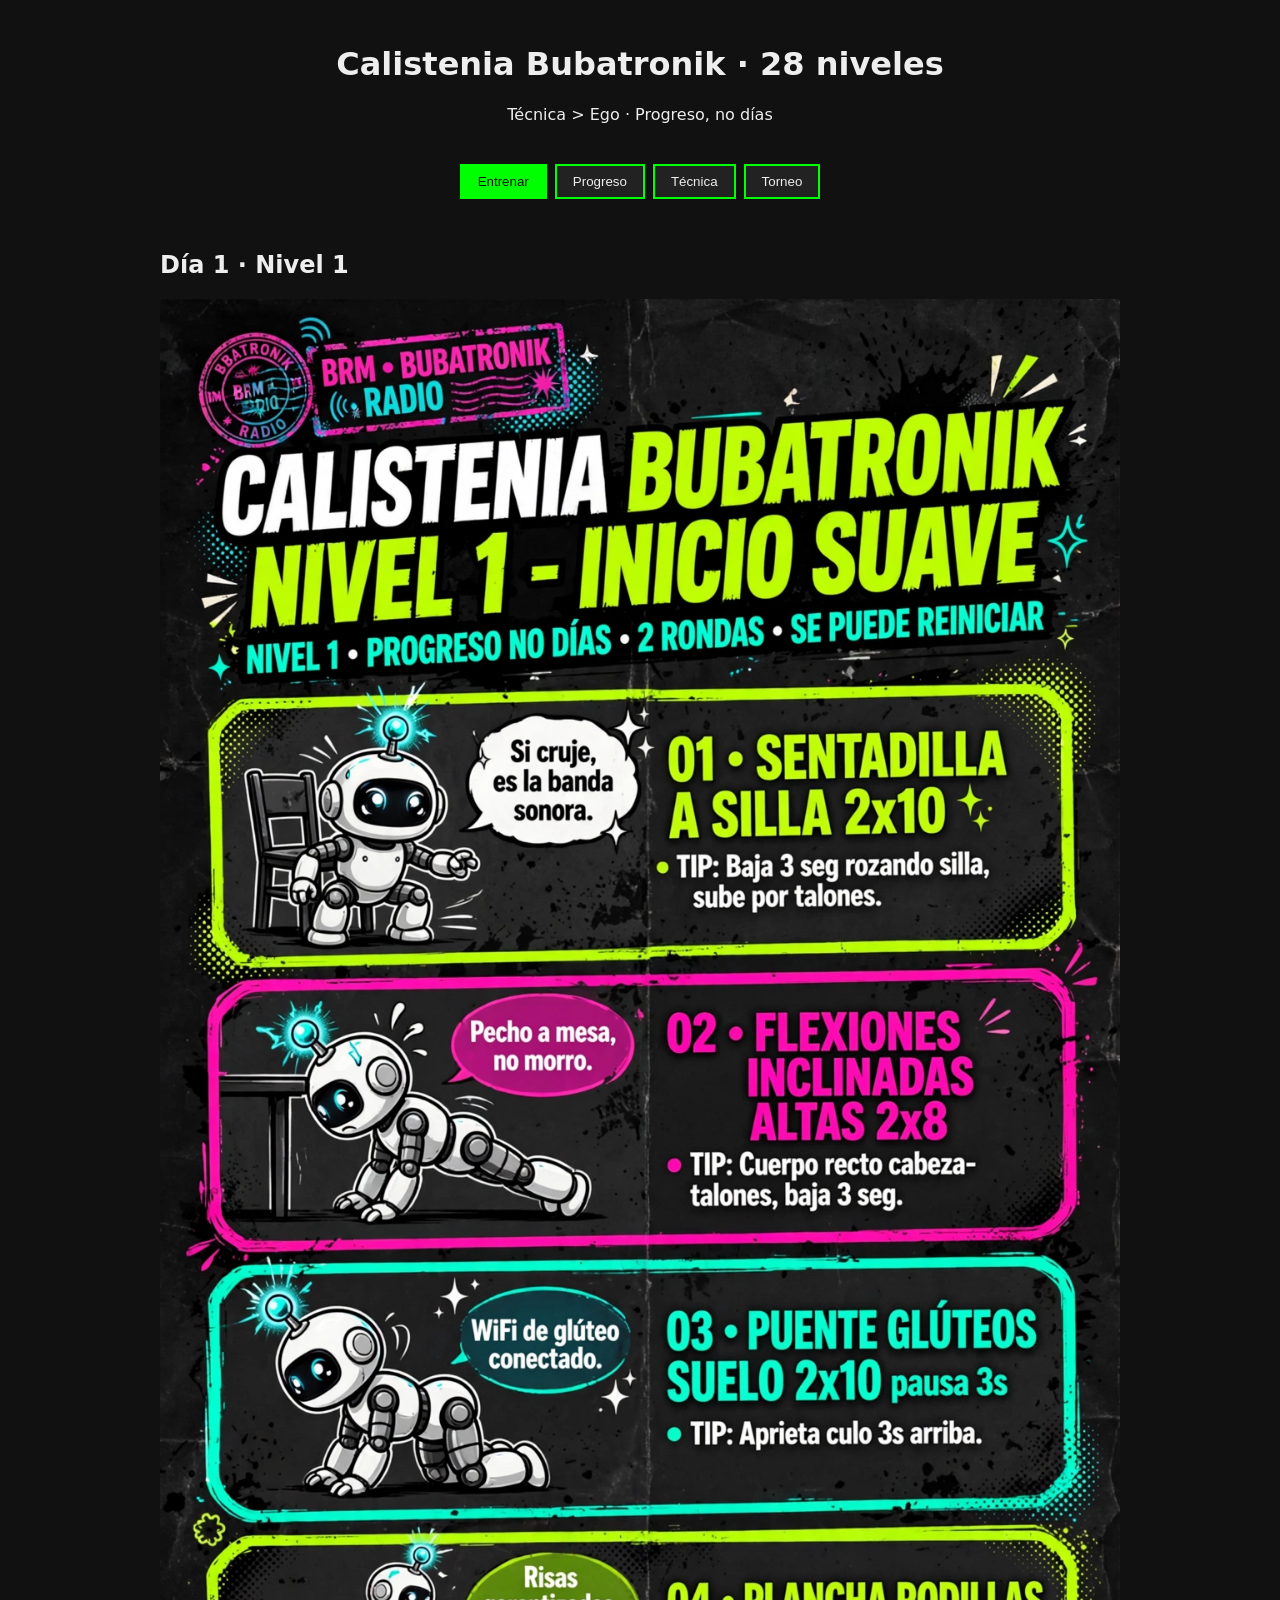
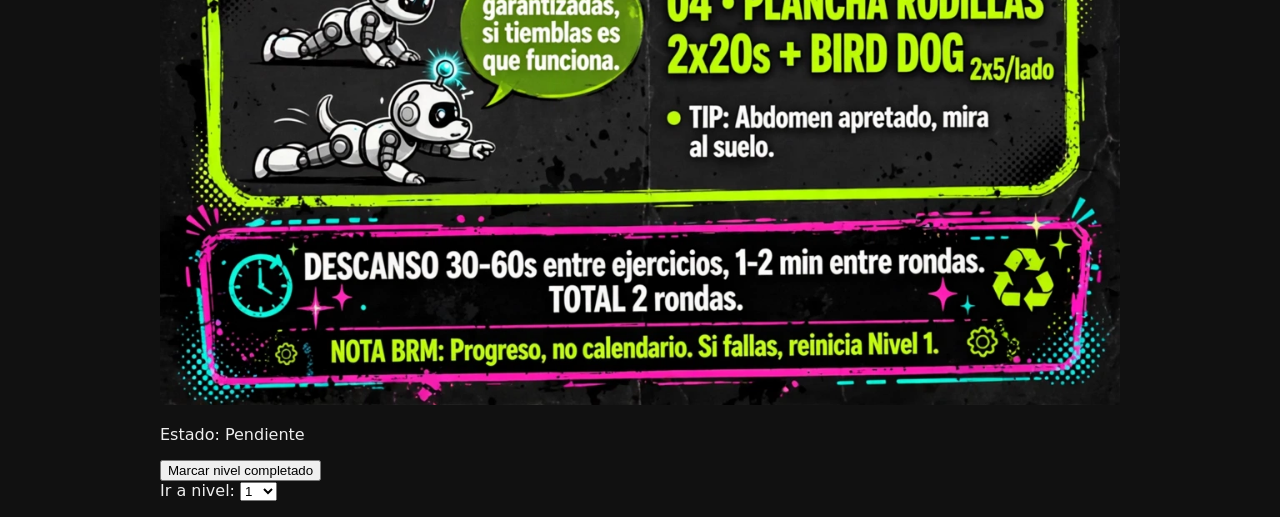
==== calistenia/index.html @ 5569d6a3 "Add files via upload" ====
<!DOCTYPE html>
<html lang="es">
<head>
  <meta charset="utf-8">
  <title>Calistenia Bubatronik · 28 niveles</title>
  <meta name="viewport" content="width=device-width, initial-scale=1">
  <link rel="stylesheet" href="calistenia.css">
</head>
<body>
  <header>
    <h1>Calistenia Bubatronik · 28 niveles</h1>
    <p>Técnica > Ego · Progreso, no días</p>
  </header>

  <nav class="tabs">
    <button data-tab="entrenar">Entrenar</button>
    <button data-tab="progreso">Progreso</button>
    <button data-tab="tecnica">Técnica</button>
    <button data-tab="torneo">Torneo</button>
  </nav>

  <main>
    <section id="tab-entrenar"></section>
    <section id="tab-progreso" hidden></section>
    <section id="tab-tecnica" hidden></section>
    <section id="tab-torneo" hidden></section>
  </main>

  <script src="calistenia.js"></script>
</body>
</html>
---- calistenia/calistenia.css ----
body {
  background: #111;
  color: #eee;
  font-family: system-ui, -apple-system, sans-serif;
  margin: 0;
}

header {
  text-align: center;
  padding: 1.5rem;
}

.tabs {
  display: flex;
  justify-content: center;
  gap: 0.5rem;
  margin-bottom: 1rem;
  flex-wrap: wrap;
}

.tabs button {
  background: #222;
  color: #eee;
  border: 2px solid #0f0;
  padding: 0.5rem 1rem;
  cursor: pointer;
}

.tabs button.active {
  background: #0f0;
  color: #111;
}

main section {
  max-width: 960px;
  margin: 0 auto;
  padding: 1rem;
}

.barra {
  display: flex;
  flex-wrap: wrap;
  gap: 0.25rem;
  margin: 1rem 0;
}

.segmento {
  width: 2rem;
  height: 2rem;
  display: flex;
  align-items: center;
  justify-content: center;
  border: 1px solid #555;
  border-radius: 4px;
  font-size: 0.8rem;
}

.segmento.done {
  background: #0f0;
  color: #111;
  border-color: #0f0;
}

.grid-fichas, .grid-wod {
  display: grid;
  grid-template-columns: repeat(auto-fit, minmax(140px, 1fr));
  gap: 0.75rem;
}

figure {
  margin: 0;
}

figure img {
  width: 100%;
  border-radius: 4px;
}

figure figcaption {
  margin-top: 0.25rem;
  font-size: 0.8rem;
}

img.responsive {
  max-width: 100%;
  height: auto;
  border-radius: 4px;
}
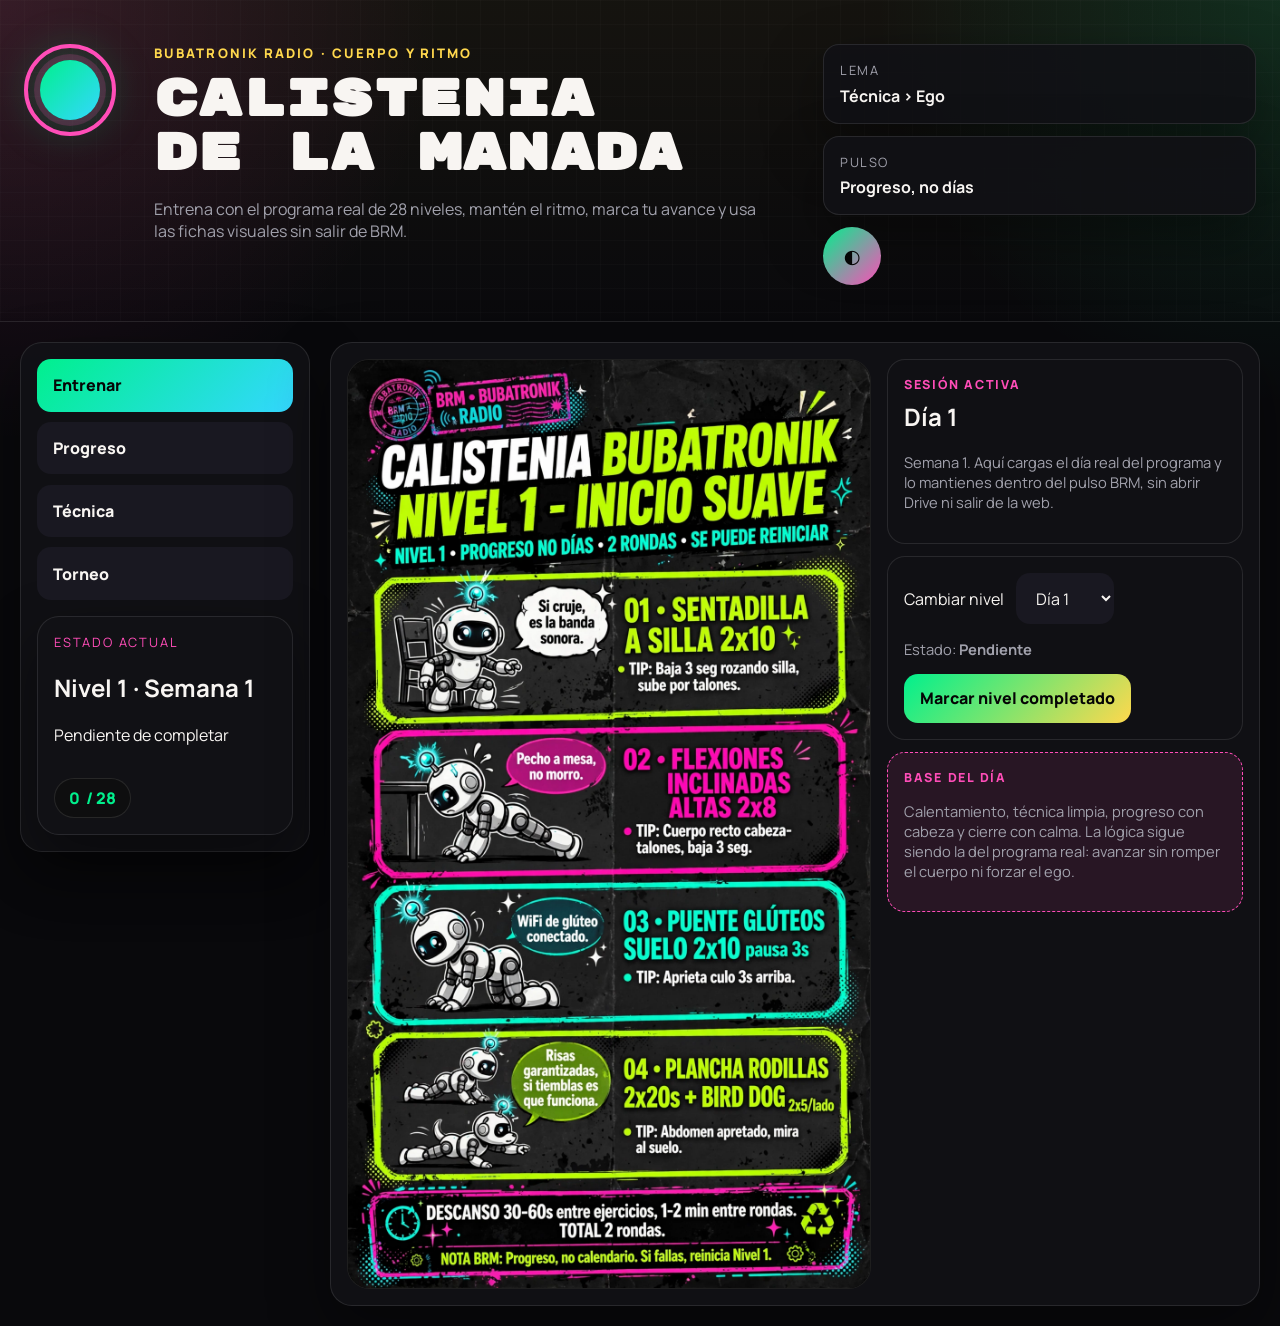
==== commit aa19fd4e: "Add files via upload" ====
--- a/calistenia/index.html
+++ b/calistenia/index.html
@@ -1,32 +1,72 @@
 
 <!DOCTYPE html>
-<html lang="es">
+<html lang="es" data-theme="dark">
 <head>
   <meta charset="utf-8">
+  <meta name="viewport" content="width=device-width, initial-scale=1">
   <title>Calistenia Bubatronik · 28 niveles</title>
-  <meta name="viewport" content="width=device-width, initial-scale=1">
-  <link rel="stylesheet" href="calistenia.css">
+  <link rel="preconnect" href="https://fonts.googleapis.com">
+  <link rel="preconnect" href="https://fonts.gstatic.com" crossorigin>
+  <link href="https://fonts.googleapis.com/css2?family=Rubik+Mono+One&family=Manrope:wght@400;500;700;800&display=swap" rel="stylesheet">
+  <link rel="stylesheet" href="./calistenia.css">
 </head>
 <body>
-  <header>
-    <h1>Calistenia Bubatronik · 28 niveles</h1>
-    <p>Técnica > Ego · Progreso, no días</p>
+  <a class="skip-link" href="#contenido">Saltar al contenido</a>
+
+  <header class="hero">
+    <div class="hero__noise"></div>
+    <div class="hero__inner">
+      <div class="brand-mark" aria-label="Bubatronik Calistenia">
+        <span class="brand-mark__core"></span>
+        <span class="brand-mark__ring"></span>
+      </div>
+      <div class="hero__copy">
+        <p class="eyebrow">BUBATRONIK RADIO · CUERPO Y RITMO</p>
+        <h1>Calistenia<br>de la Manada</h1>
+        <p class="hero__text">Entrena con el programa real de 28 niveles, mantén el ritmo, marca tu avance y usa las fichas visuales sin salir de BRM.</p>
+      </div>
+      <div class="hero__meta">
+        <div class="meta-card">
+          <span class="meta-card__label">Lema</span>
+          <strong>Técnica &gt; Ego</strong>
+        </div>
+        <div class="meta-card">
+          <span class="meta-card__label">Pulso</span>
+          <strong>Progreso, no días</strong>
+        </div>
+        <button class="theme-toggle" data-theme-toggle aria-label="Cambiar tema">◐</button>
+      </div>
+    </div>
   </header>
 
-  <nav class="tabs">
-    <button data-tab="entrenar">Entrenar</button>
-    <button data-tab="progreso">Progreso</button>
-    <button data-tab="tecnica">Técnica</button>
-    <button data-tab="torneo">Torneo</button>
-  </nav>
+  <main id="contenido" class="layout">
+    <aside class="sidebar">
+      <nav class="tabs" aria-label="Secciones de Calistenia">
+        <button class="tabs__button active" data-tab="entrenar">Entrenar</button>
+        <button class="tabs__button" data-tab="progreso">Progreso</button>
+        <button class="tabs__button" data-tab="tecnica">Técnica</button>
+        <button class="tabs__button" data-tab="torneo">Torneo</button>
+      </nav>
 
-  <main>
-    <section id="tab-entrenar"></section>
-    <section id="tab-progreso" hidden></section>
-    <section id="tab-tecnica" hidden></section>
-    <section id="tab-torneo" hidden></section>
+      <section class="status-panel">
+        <p class="status-panel__label">Estado actual</p>
+        <h2 id="resumen-nivel">Nivel 1 · Semana 1</h2>
+        <p id="resumen-estado">Pendiente de completar</p>
+        <div class="progress-pill">
+          <span id="progreso-hecho">0</span>
+          <span>/ 28</span>
+        </div>
+      </section>
+    </aside>
+
+    <section class="content-stack">
+      <section id="tab-entrenar" class="panel panel--active"></section>
+      <section id="tab-progreso" class="panel" hidden></section>
+      <section id="tab-tecnica" class="panel" hidden></section>
+      <section id="tab-torneo" class="panel" hidden></section>
+    </section>
   </main>
 
-  <script src="calistenia.js"></script>
+  <script src="./calistenia.js" defer></script>
 </body>
 </html>
--- a/calistenia/calistenia.css
+++ b/calistenia/calistenia.css
@@ -1,89 +1,233 @@
 
+:root, [data-theme="light"] {
+  --color-bg: #f7efe6;
+  --color-surface: #fff7ef;
+  --color-surface-2: #f1e8dc;
+  --color-panel: #fffaf4;
+  --color-border: rgba(28, 22, 19, 0.14);
+  --color-text: #18120f;
+  --color-muted: #695a53;
+  --color-primary: #00e38a;
+  --color-primary-2: #ff4db8;
+  --color-accent: #ffd84d;
+  --color-electric: #38d8ff;
+  --shadow-lg: 0 20px 50px rgba(18, 10, 10, 0.18);
+  --radius-lg: 22px;
+  --radius-md: 16px;
+  --radius-sm: 10px;
+}
+
+[data-theme="dark"] {
+  --color-bg: #09090c;
+  --color-surface: #111116;
+  --color-surface-2: #191821;
+  --color-panel: #101014;
+  --color-border: rgba(255,255,255,0.1);
+  --color-text: #f8f5f2;
+  --color-muted: #a1a1ac;
+  --color-primary: #00f08d;
+  --color-primary-2: #ff4db8;
+  --color-accent: #ffd84d;
+  --color-electric: #34d7ff;
+  --shadow-lg: 0 24px 60px rgba(0,0,0,0.4);
+}
+
+* { box-sizing: border-box; }
+html { scroll-behavior: smooth; }
 body {
-  background: #111;
-  color: #eee;
-  font-family: system-ui, -apple-system, sans-serif;
   margin: 0;
-}
-
-header {
-  text-align: center;
-  padding: 1.5rem;
-}
-
-.tabs {
-  display: flex;
-  justify-content: center;
-  gap: 0.5rem;
-  margin-bottom: 1rem;
-  flex-wrap: wrap;
-}
-
-.tabs button {
-  background: #222;
-  color: #eee;
-  border: 2px solid #0f0;
-  padding: 0.5rem 1rem;
-  cursor: pointer;
-}
-
-.tabs button.active {
-  background: #0f0;
-  color: #111;
-}
-
-main section {
-  max-width: 960px;
+  min-height: 100vh;
+  background:
+    radial-gradient(circle at top left, rgba(255,77,184,0.14), transparent 24%),
+    radial-gradient(circle at top right, rgba(0,240,141,0.12), transparent 22%),
+    linear-gradient(180deg, rgba(255,216,77,0.05), transparent 25%),
+    var(--color-bg);
+  color: var(--color-text);
+  font-family: 'Manrope', system-ui, sans-serif;
+}
+
+.skip-link {
+  position: absolute;
+  left: -9999px;
+  top: auto;
+}
+.skip-link:focus {
+  left: 1rem;
+  top: 1rem;
+  background: var(--color-primary);
+  color: #000;
+  padding: .75rem 1rem;
+  z-index: 999;
+}
+
+img { display:block; width:100%; height:auto; border-radius: 18px; }
+button, select { font: inherit; }
+
+.hero {
+  position: relative;
+  overflow: hidden;
+  border-bottom: 1px solid var(--color-border);
+}
+.hero__noise {
+  position:absolute; inset:0;
+  background-image:
+    linear-gradient(rgba(255,255,255,0.015) 1px, transparent 1px),
+    linear-gradient(90deg, rgba(255,255,255,0.015) 1px, transparent 1px);
+  background-size: 24px 24px;
+  pointer-events:none;
+}
+.hero__inner {
+  position: relative;
+  max-width: 1320px;
   margin: 0 auto;
-  padding: 1rem;
-}
-
-.barra {
-  display: flex;
-  flex-wrap: wrap;
-  gap: 0.25rem;
-  margin: 1rem 0;
-}
-
-.segmento {
-  width: 2rem;
-  height: 2rem;
-  display: flex;
-  align-items: center;
-  justify-content: center;
-  border: 1px solid #555;
-  border-radius: 4px;
-  font-size: 0.8rem;
-}
-
-.segmento.done {
-  background: #0f0;
-  color: #111;
-  border-color: #0f0;
-}
-
-.grid-fichas, .grid-wod {
-  display: grid;
-  grid-template-columns: repeat(auto-fit, minmax(140px, 1fr));
-  gap: 0.75rem;
-}
-
-figure {
-  margin: 0;
-}
-
-figure img {
-  width: 100%;
-  border-radius: 4px;
-}
-
-figure figcaption {
-  margin-top: 0.25rem;
-  font-size: 0.8rem;
-}
-
-img.responsive {
-  max-width: 100%;
-  height: auto;
-  border-radius: 4px;
-}
+  padding: 2rem 1.25rem 2rem;
+  display:grid;
+  gap:1.25rem;
+}
+.brand-mark {
+  width: 92px; height: 92px; position: relative;
+  filter: drop-shadow(0 0 18px rgba(0,240,141,0.26));
+}
+.brand-mark__core, .brand-mark__ring {
+  position:absolute; inset:0; border-radius:50%;
+}
+.brand-mark__core {
+  inset: 16px; background: linear-gradient(135deg, var(--color-primary), var(--color-electric));
+  box-shadow: 0 0 0 6px rgba(255,77,184,0.18);
+}
+.brand-mark__ring {
+  border: 4px solid var(--color-primary-2);
+}
+.eyebrow {
+  margin:0 0 .75rem; font-size:.82rem; letter-spacing:.16em; text-transform:uppercase; color: var(--color-accent); font-weight:800;
+}
+.hero h1 {
+  margin:0; font-family:'Rubik Mono One', monospace; font-size: clamp(2rem, 4vw, 4.5rem); line-height:1.05; text-transform: uppercase;
+}
+.hero__text {
+  max-width: 62ch; color: var(--color-muted); font-size: 1rem;
+}
+.hero__meta {
+  display:grid; gap:.75rem; align-content:start;
+}
+.meta-card {
+  background: color-mix(in srgb, var(--color-surface) 90%, transparent);
+  border:1px solid var(--color-border);
+  border-radius: var(--radius-md);
+  padding: 1rem;
+  box-shadow: var(--shadow-lg);
+}
+.meta-card__label {
+  display:block; color:var(--color-muted); font-size:.8rem; text-transform:uppercase; letter-spacing:.12em; margin-bottom:.35rem;
+}
+.theme-toggle {
+  width: 58px; height:58px; border:none; border-radius:50%; background: linear-gradient(135deg, var(--color-primary), var(--color-primary-2)); color:#050505; font-size:1.2rem; font-weight:800;
+}
+
+.layout {
+  max-width: 1320px;
+  margin: 0 auto;
+  padding: 1.25rem;
+  display:grid; gap:1.25rem;
+}
+.sidebar, .panel, .status-panel {
+  background: color-mix(in srgb, var(--color-surface) 94%, transparent);
+  border:1px solid var(--color-border);
+  border-radius: var(--radius-lg);
+  box-shadow: var(--shadow-lg);
+}
+.sidebar {
+  padding: 1rem;
+  align-self:start;
+}
+.tabs { display:grid; gap:.65rem; }
+.tabs__button {
+  text-align:left; padding:.95rem 1rem; border:none; border-radius: 14px; background: var(--color-surface-2); color:var(--color-text); font-weight:800;
+}
+.tabs__button.active {
+  background: linear-gradient(135deg, var(--color-primary), var(--color-electric));
+  color:#060606;
+}
+.status-panel {
+  margin-top: 1rem; padding: 1rem;
+}
+.status-panel__label {
+  margin:0 0 .4rem; text-transform:uppercase; font-size:.8rem; letter-spacing:.14em; color:var(--color-primary-2);
+}
+.progress-pill {
+  display:inline-flex; gap:.4rem; align-items:center; margin-top:1rem; padding:.5rem .85rem; border-radius:999px; background:#0e0e0f; color:var(--color-primary); font-weight:800; border:1px solid var(--color-border);
+}
+[data-theme="light"] .progress-pill { background:#fff; }
+.content-stack { display:grid; gap:1.25rem; }
+.panel {
+  padding: 1rem;
+}
+.panel h2, .panel h3 {
+  margin-top:0;
+}
+.panel__top {
+  display:grid; gap:1rem;
+}
+.panel-card {
+  background: var(--color-panel);
+  border:1px solid var(--color-border);
+  border-radius: 18px;
+  padding: 1rem;
+}
+.kicker {
+  margin:0 0 .4rem; font-size:.78rem; text-transform:uppercase; letter-spacing:.14em; color: var(--color-primary-2); font-weight: 800;
+}
+.level-image-wrap {
+  border-radius: 22px;
+  overflow: hidden;
+  border: 1px solid var(--color-border);
+  background: #050505;
+}
+.level-meta {
+  display:grid; gap:.75rem;
+}
+.select-row {
+  display:flex; flex-wrap:wrap; gap:.75rem; align-items:center;
+}
+.select-row select, .action-button {
+  border:none; border-radius: 14px; padding:.85rem 1rem; background: var(--color-surface-2); color: var(--color-text);
+}
+.action-button {
+  font-weight:800; background: linear-gradient(135deg, var(--color-primary), var(--color-accent)); color:#050505;
+}
+.mini-note { color: var(--color-muted); font-size:.92rem; }
+.segment-grid {
+  display:grid; grid-template-columns: repeat(auto-fit, minmax(42px, 1fr)); gap:.45rem; margin-top:1rem;
+}
+.segment {
+  min-height:42px; display:flex; align-items:center; justify-content:center; border-radius:12px; background: var(--color-surface-2); border:1px solid var(--color-border); font-weight:800;
+}
+.segment.done { background: linear-gradient(135deg, var(--color-primary), var(--color-electric)); color:#050505; }
+.gallery-grid {
+  display:grid; grid-template-columns: repeat(auto-fit, minmax(180px, 1fr)); gap:1rem;
+}
+.gallery-card {
+  background: var(--color-panel); border:1px solid var(--color-border); border-radius:18px; padding:.75rem;
+}
+.gallery-card figcaption {
+  padding-top:.55rem; font-size:.88rem; color: var(--color-muted);
+}
+.helper-banner {
+  border:1px dashed var(--color-primary-2); border-radius:18px; padding:1rem; background: color-mix(in srgb, var(--color-primary-2) 10%, transparent);
+}
+
+@media (min-width: 980px) {
+  .hero__inner {
+    grid-template-columns: 110px 1.2fr .8fr;
+    align-items: start;
+    padding: 2.75rem 1.5rem 2.25rem;
+  }
+  .layout {
+    grid-template-columns: 290px 1fr;
+    align-items:start;
+  }
+  .panel__top {
+    grid-template-columns: 1.25fr .85fr;
+    align-items:start;
+  }
+}
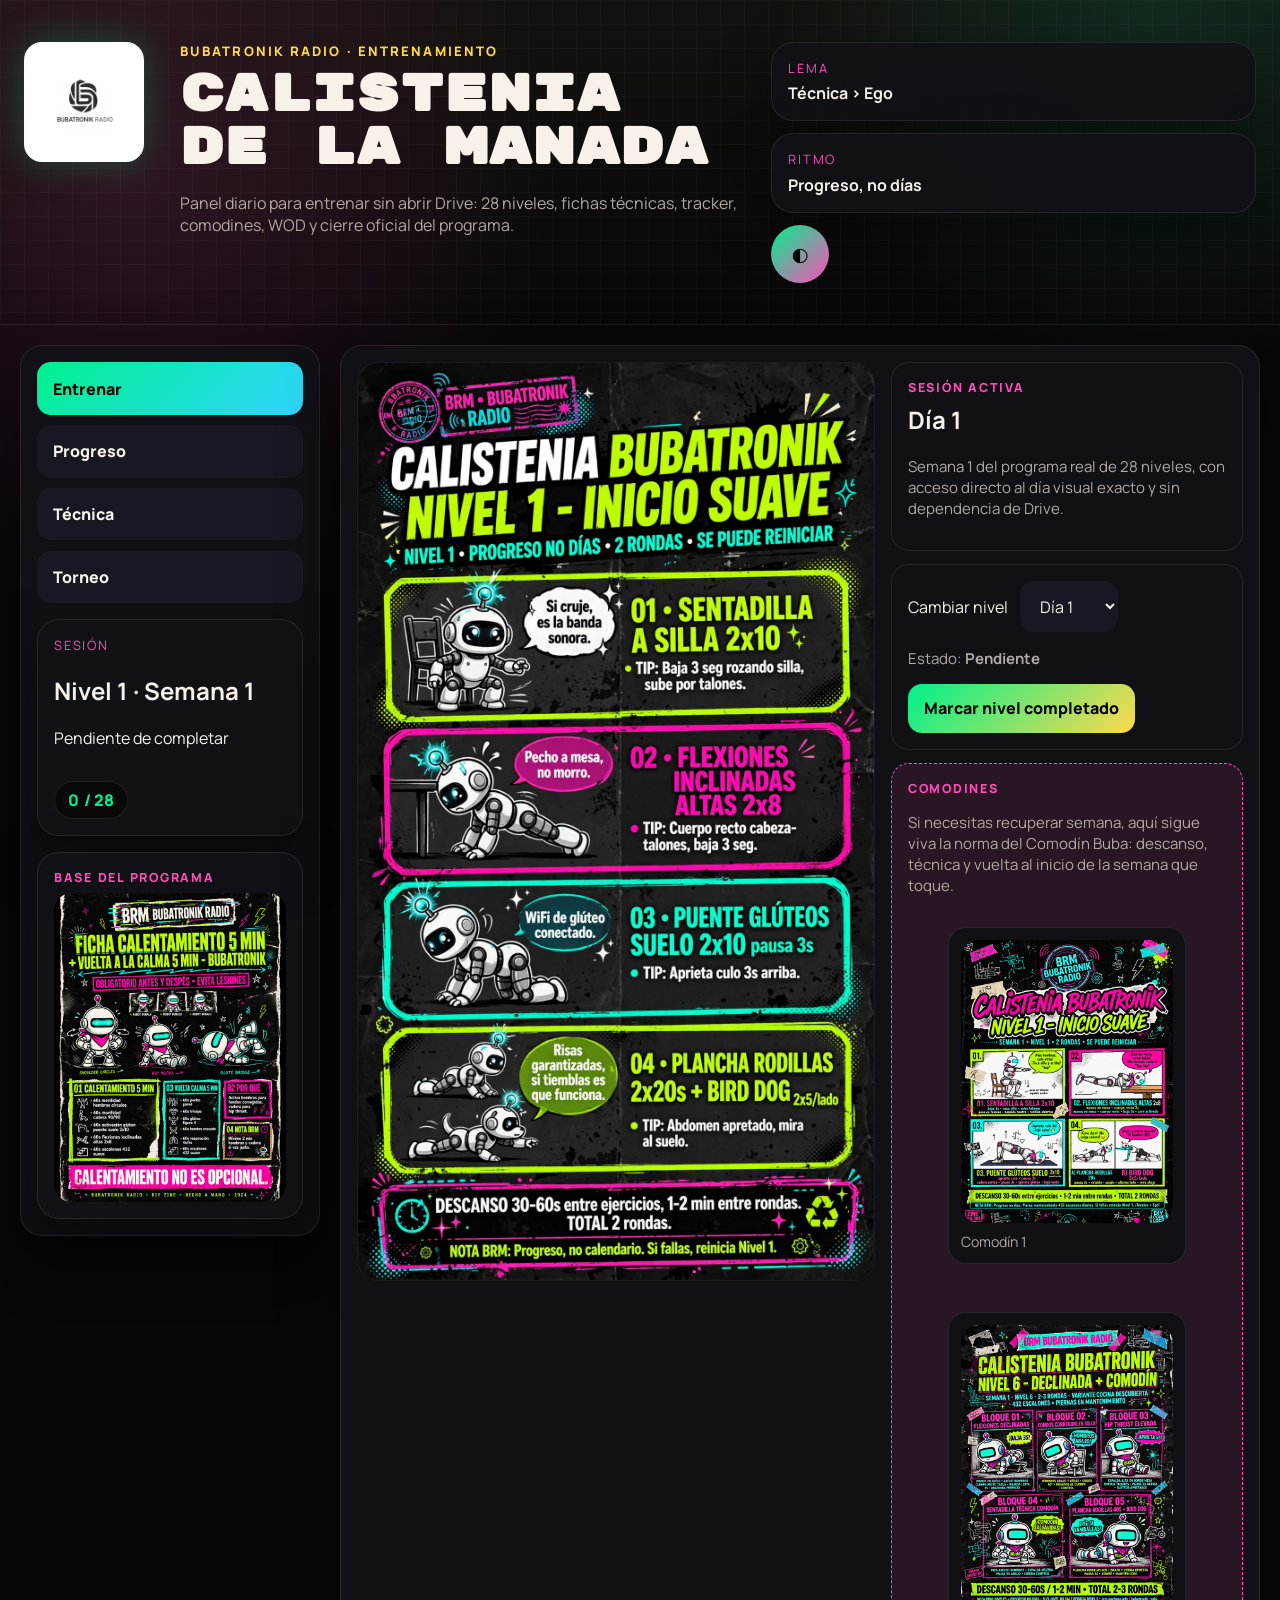
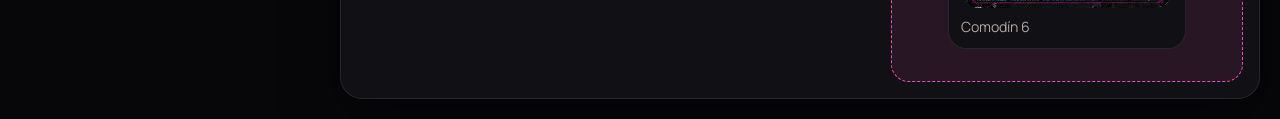
==== commit 0f7f04a7: "Add files via upload" ====
--- a/calistenia/index.html
+++ b/calistenia/index.html
@@ -12,26 +12,26 @@
 </head>
 <body>
   <a class="skip-link" href="#contenido">Saltar al contenido</a>
-
   <header class="hero">
-    <div class="hero__noise"></div>
+    <div class="hero__overlay"></div>
     <div class="hero__inner">
-      <div class="brand-mark" aria-label="Bubatronik Calistenia">
-        <span class="brand-mark__core"></span>
-        <span class="brand-mark__ring"></span>
+      <div class="hero__left">
+        <div class="logo-wrap">
+          <img src="/assets/img/Logo de Bubatronik Radio __subject_1__ en un estilo minimalista_ con un dise_o simple y elegante_ co.jpg" alt="Logo Bubatronik Radio" width="180" height="180" loading="eager">
+        </div>
+        <div>
+          <p class="eyebrow">BUBATRONIK RADIO · ENTRENAMIENTO</p>
+          <h1>Calistenia<br>de la Manada</h1>
+          <p class="hero__text">Panel diario para entrenar sin abrir Drive: 28 niveles, fichas técnicas, tracker, comodines, WOD y cierre oficial del programa.</p>
+        </div>
       </div>
-      <div class="hero__copy">
-        <p class="eyebrow">BUBATRONIK RADIO · CUERPO Y RITMO</p>
-        <h1>Calistenia<br>de la Manada</h1>
-        <p class="hero__text">Entrena con el programa real de 28 niveles, mantén el ritmo, marca tu avance y usa las fichas visuales sin salir de BRM.</p>
-      </div>
-      <div class="hero__meta">
-        <div class="meta-card">
-          <span class="meta-card__label">Lema</span>
+      <div class="hero__right">
+        <div class="hero-chip">
+          <span>Lema</span>
           <strong>Técnica &gt; Ego</strong>
         </div>
-        <div class="meta-card">
-          <span class="meta-card__label">Pulso</span>
+        <div class="hero-chip">
+          <span>Ritmo</span>
           <strong>Progreso, no días</strong>
         </div>
         <button class="theme-toggle" data-theme-toggle aria-label="Cambiar tema">◐</button>
@@ -47,15 +47,15 @@
         <button class="tabs__button" data-tab="tecnica">Técnica</button>
         <button class="tabs__button" data-tab="torneo">Torneo</button>
       </nav>
-
       <section class="status-panel">
-        <p class="status-panel__label">Estado actual</p>
+        <p class="status-panel__label">Sesión</p>
         <h2 id="resumen-nivel">Nivel 1 · Semana 1</h2>
         <p id="resumen-estado">Pendiente de completar</p>
-        <div class="progress-pill">
-          <span id="progreso-hecho">0</span>
-          <span>/ 28</span>
-        </div>
+        <div class="progress-pill"><span id="progreso-hecho">0</span><span>/ 28</span></div>
+      </section>
+      <section class="sidebar-card">
+        <p class="kicker">Base del programa</p>
+        <img src="/assets/img/0 - FICHA CALENTAMIENTO 5 MIN + VUELTA A LA CALMA.webp" alt="Calentamiento y vuelta a la calma" width="800" height="800" loading="lazy">
       </section>
     </aside>
 
--- a/calistenia/calistenia.css
+++ b/calistenia/calistenia.css
@@ -1,233 +1,73 @@
 
 :root, [data-theme="light"] {
-  --color-bg: #f7efe6;
-  --color-surface: #fff7ef;
-  --color-surface-2: #f1e8dc;
-  --color-panel: #fffaf4;
-  --color-border: rgba(28, 22, 19, 0.14);
-  --color-text: #18120f;
-  --color-muted: #695a53;
-  --color-primary: #00e38a;
-  --color-primary-2: #ff4db8;
-  --color-accent: #ffd84d;
-  --color-electric: #38d8ff;
-  --shadow-lg: 0 20px 50px rgba(18, 10, 10, 0.18);
-  --radius-lg: 22px;
-  --radius-md: 16px;
-  --radius-sm: 10px;
+  --bg: #f7efe6;
+  --surface: #fff8f1;
+  --surface-2: #f1e8dc;
+  --panel: #fffaf4;
+  --text: #171210;
+  --muted: #6d5f58;
+  --border: rgba(16, 10, 10, 0.12);
+  --green: #00e38a;
+  --pink: #ff4db8;
+  --yellow: #ffd84d;
+  --blue: #31d7ff;
+  --shadow: 0 20px 50px rgba(20, 10, 10, 0.18);
 }
-
 [data-theme="dark"] {
-  --color-bg: #09090c;
-  --color-surface: #111116;
-  --color-surface-2: #191821;
-  --color-panel: #101014;
-  --color-border: rgba(255,255,255,0.1);
-  --color-text: #f8f5f2;
-  --color-muted: #a1a1ac;
-  --color-primary: #00f08d;
-  --color-primary-2: #ff4db8;
-  --color-accent: #ffd84d;
-  --color-electric: #34d7ff;
-  --shadow-lg: 0 24px 60px rgba(0,0,0,0.4);
+  --bg: #07070a;
+  --surface: #111117;
+  --surface-2: #171821;
+  --panel: #101015;
+  --text: #f7f1ea;
+  --muted: #b2a8a3;
+  --border: rgba(255,255,255,0.09);
+  --green: #00f08d;
+  --pink: #ff4db8;
+  --yellow: #ffd84d;
+  --blue: #2fd6ff;
+  --shadow: 0 24px 60px rgba(0,0,0,0.42);
 }
-
-* { box-sizing: border-box; }
-html { scroll-behavior: smooth; }
-body {
-  margin: 0;
-  min-height: 100vh;
+*{box-sizing:border-box}
+body{
+  margin:0;
+  min-height:100vh;
+  font-family:'Manrope',system-ui,sans-serif;
+  color:var(--text);
   background:
-    radial-gradient(circle at top left, rgba(255,77,184,0.14), transparent 24%),
-    radial-gradient(circle at top right, rgba(0,240,141,0.12), transparent 22%),
-    linear-gradient(180deg, rgba(255,216,77,0.05), transparent 25%),
-    var(--color-bg);
-  color: var(--color-text);
-  font-family: 'Manrope', system-ui, sans-serif;
+    radial-gradient(circle at 10% 10%, rgba(255,77,184,.14), transparent 22%),
+    radial-gradient(circle at 90% 0%, rgba(0,240,141,.12), transparent 18%),
+    linear-gradient(180deg, rgba(255,216,77,.05), transparent 20%),
+    var(--bg);
 }
-
-.skip-link {
-  position: absolute;
-  left: -9999px;
-  top: auto;
-}
-.skip-link:focus {
-  left: 1rem;
-  top: 1rem;
-  background: var(--color-primary);
-  color: #000;
-  padding: .75rem 1rem;
-  z-index: 999;
-}
-
-img { display:block; width:100%; height:auto; border-radius: 18px; }
-button, select { font: inherit; }
-
-.hero {
-  position: relative;
-  overflow: hidden;
-  border-bottom: 1px solid var(--color-border);
-}
-.hero__noise {
-  position:absolute; inset:0;
-  background-image:
-    linear-gradient(rgba(255,255,255,0.015) 1px, transparent 1px),
-    linear-gradient(90deg, rgba(255,255,255,0.015) 1px, transparent 1px);
-  background-size: 24px 24px;
-  pointer-events:none;
-}
-.hero__inner {
-  position: relative;
-  max-width: 1320px;
-  margin: 0 auto;
-  padding: 2rem 1.25rem 2rem;
-  display:grid;
-  gap:1.25rem;
-}
-.brand-mark {
-  width: 92px; height: 92px; position: relative;
-  filter: drop-shadow(0 0 18px rgba(0,240,141,0.26));
-}
-.brand-mark__core, .brand-mark__ring {
-  position:absolute; inset:0; border-radius:50%;
-}
-.brand-mark__core {
-  inset: 16px; background: linear-gradient(135deg, var(--color-primary), var(--color-electric));
-  box-shadow: 0 0 0 6px rgba(255,77,184,0.18);
-}
-.brand-mark__ring {
-  border: 4px solid var(--color-primary-2);
-}
-.eyebrow {
-  margin:0 0 .75rem; font-size:.82rem; letter-spacing:.16em; text-transform:uppercase; color: var(--color-accent); font-weight:800;
-}
-.hero h1 {
-  margin:0; font-family:'Rubik Mono One', monospace; font-size: clamp(2rem, 4vw, 4.5rem); line-height:1.05; text-transform: uppercase;
-}
-.hero__text {
-  max-width: 62ch; color: var(--color-muted); font-size: 1rem;
-}
-.hero__meta {
-  display:grid; gap:.75rem; align-content:start;
-}
-.meta-card {
-  background: color-mix(in srgb, var(--color-surface) 90%, transparent);
-  border:1px solid var(--color-border);
-  border-radius: var(--radius-md);
-  padding: 1rem;
-  box-shadow: var(--shadow-lg);
-}
-.meta-card__label {
-  display:block; color:var(--color-muted); font-size:.8rem; text-transform:uppercase; letter-spacing:.12em; margin-bottom:.35rem;
-}
-.theme-toggle {
-  width: 58px; height:58px; border:none; border-radius:50%; background: linear-gradient(135deg, var(--color-primary), var(--color-primary-2)); color:#050505; font-size:1.2rem; font-weight:800;
-}
-
-.layout {
-  max-width: 1320px;
-  margin: 0 auto;
-  padding: 1.25rem;
-  display:grid; gap:1.25rem;
-}
-.sidebar, .panel, .status-panel {
-  background: color-mix(in srgb, var(--color-surface) 94%, transparent);
-  border:1px solid var(--color-border);
-  border-radius: var(--radius-lg);
-  box-shadow: var(--shadow-lg);
-}
-.sidebar {
-  padding: 1rem;
-  align-self:start;
-}
-.tabs { display:grid; gap:.65rem; }
-.tabs__button {
-  text-align:left; padding:.95rem 1rem; border:none; border-radius: 14px; background: var(--color-surface-2); color:var(--color-text); font-weight:800;
-}
-.tabs__button.active {
-  background: linear-gradient(135deg, var(--color-primary), var(--color-electric));
-  color:#060606;
-}
-.status-panel {
-  margin-top: 1rem; padding: 1rem;
-}
-.status-panel__label {
-  margin:0 0 .4rem; text-transform:uppercase; font-size:.8rem; letter-spacing:.14em; color:var(--color-primary-2);
-}
-.progress-pill {
-  display:inline-flex; gap:.4rem; align-items:center; margin-top:1rem; padding:.5rem .85rem; border-radius:999px; background:#0e0e0f; color:var(--color-primary); font-weight:800; border:1px solid var(--color-border);
-}
-[data-theme="light"] .progress-pill { background:#fff; }
-.content-stack { display:grid; gap:1.25rem; }
-.panel {
-  padding: 1rem;
-}
-.panel h2, .panel h3 {
-  margin-top:0;
-}
-.panel__top {
-  display:grid; gap:1rem;
-}
-.panel-card {
-  background: var(--color-panel);
-  border:1px solid var(--color-border);
-  border-radius: 18px;
-  padding: 1rem;
-}
-.kicker {
-  margin:0 0 .4rem; font-size:.78rem; text-transform:uppercase; letter-spacing:.14em; color: var(--color-primary-2); font-weight: 800;
-}
-.level-image-wrap {
-  border-radius: 22px;
-  overflow: hidden;
-  border: 1px solid var(--color-border);
-  background: #050505;
-}
-.level-meta {
-  display:grid; gap:.75rem;
-}
-.select-row {
-  display:flex; flex-wrap:wrap; gap:.75rem; align-items:center;
-}
-.select-row select, .action-button {
-  border:none; border-radius: 14px; padding:.85rem 1rem; background: var(--color-surface-2); color: var(--color-text);
-}
-.action-button {
-  font-weight:800; background: linear-gradient(135deg, var(--color-primary), var(--color-accent)); color:#050505;
-}
-.mini-note { color: var(--color-muted); font-size:.92rem; }
-.segment-grid {
-  display:grid; grid-template-columns: repeat(auto-fit, minmax(42px, 1fr)); gap:.45rem; margin-top:1rem;
-}
-.segment {
-  min-height:42px; display:flex; align-items:center; justify-content:center; border-radius:12px; background: var(--color-surface-2); border:1px solid var(--color-border); font-weight:800;
-}
-.segment.done { background: linear-gradient(135deg, var(--color-primary), var(--color-electric)); color:#050505; }
-.gallery-grid {
-  display:grid; grid-template-columns: repeat(auto-fit, minmax(180px, 1fr)); gap:1rem;
-}
-.gallery-card {
-  background: var(--color-panel); border:1px solid var(--color-border); border-radius:18px; padding:.75rem;
-}
-.gallery-card figcaption {
-  padding-top:.55rem; font-size:.88rem; color: var(--color-muted);
-}
-.helper-banner {
-  border:1px dashed var(--color-primary-2); border-radius:18px; padding:1rem; background: color-mix(in srgb, var(--color-primary-2) 10%, transparent);
-}
-
-@media (min-width: 980px) {
-  .hero__inner {
-    grid-template-columns: 110px 1.2fr .8fr;
-    align-items: start;
-    padding: 2.75rem 1.5rem 2.25rem;
-  }
-  .layout {
-    grid-template-columns: 290px 1fr;
-    align-items:start;
-  }
-  .panel__top {
-    grid-template-columns: 1.25fr .85fr;
-    align-items:start;
-  }
-}
+img{display:block;max-width:100%;height:auto;border-radius:18px}
+button,select{font:inherit}
+.skip-link{position:absolute;left:-9999px}
+.skip-link:focus{left:1rem;top:1rem;background:var(--green);color:#000;padding:.75rem 1rem;z-index:99}
+.hero{position:relative;border-bottom:1px solid var(--border);overflow:hidden}
+.hero__overlay{position:absolute;inset:0;background-image:linear-gradient(rgba(255,255,255,.02) 1px,transparent 1px),linear-gradient(90deg,rgba(255,255,255,.02) 1px,transparent 1px);background-size:24px 24px;pointer-events:none}
+.hero__inner{position:relative;max-width:1320px;margin:0 auto;padding:2rem 1.25rem;display:grid;gap:1.25rem}
+.hero__left{display:grid;gap:1rem;align-items:start}
+.logo-wrap{width:120px;filter:drop-shadow(0 0 18px rgba(0,240,141,.25))}
+.eyebrow{margin:0 0 .6rem;font-size:.82rem;font-weight:800;letter-spacing:.16em;text-transform:uppercase;color:var(--yellow)}
+h1{margin:0;font-family:'Rubik Mono One',monospace;font-size:clamp(2rem,4vw,4.4rem);line-height:1.04;text-transform:uppercase}
+.hero__text{max-width:62ch;color:var(--muted)}
+.hero__right{display:grid;gap:.75rem;align-content:start}
+.hero-chip,.sidebar,.panel,.status-panel,.sidebar-card{background:color-mix(in srgb,var(--surface) 94%,transparent);border:1px solid var(--border);box-shadow:var(--shadow);border-radius:22px}
+.hero-chip{padding:1rem}.hero-chip span{display:block;font-size:.8rem;letter-spacing:.14em;text-transform:uppercase;color:var(--pink);margin-bottom:.35rem}
+.theme-toggle{width:58px;height:58px;border:none;border-radius:50%;background:linear-gradient(135deg,var(--green),var(--pink));color:#000;font-weight:800;font-size:1.2rem}
+.layout{max-width:1320px;margin:0 auto;padding:1.25rem;display:grid;gap:1.25rem}
+.sidebar{padding:1rem;align-self:start}
+.tabs{display:grid;gap:.65rem}.tabs__button{text-align:left;padding:.95rem 1rem;border:none;border-radius:14px;background:var(--surface-2);color:var(--text);font-weight:800}
+.tabs__button.active{background:linear-gradient(135deg,var(--green),var(--blue));color:#020202}
+.status-panel{margin-top:1rem;padding:1rem}.status-panel__label{margin:0 0 .35rem;font-size:.8rem;letter-spacing:.14em;text-transform:uppercase;color:var(--pink)}
+.progress-pill{display:inline-flex;gap:.35rem;align-items:center;margin-top:1rem;padding:.45rem .8rem;border-radius:999px;background:#09090c;color:var(--green);font-weight:800;border:1px solid var(--border)}
+[data-theme="light"] .progress-pill{background:#fff}
+.sidebar-card{margin-top:1rem;padding:1rem}.content-stack{display:grid;gap:1.25rem}
+.panel{padding:1rem}.panel-card{background:var(--panel);border:1px solid var(--border);border-radius:18px;padding:1rem}.panel h2,.panel h3{margin-top:0}.kicker{margin:0 0 .4rem;font-size:.78rem;letter-spacing:.14em;text-transform:uppercase;font-weight:800;color:var(--pink)}
+.panel__top{display:grid;gap:1rem}.level-image-wrap{overflow:hidden;border-radius:22px;border:1px solid var(--border);background:#050505}.level-meta{display:grid;gap:.85rem}
+.select-row{display:flex;flex-wrap:wrap;gap:.75rem;align-items:center}.select-row select,.action-button{border:none;border-radius:14px;padding:.85rem 1rem;background:var(--surface-2);color:var(--text)}
+.action-button{font-weight:800;background:linear-gradient(135deg,var(--green),var(--yellow));color:#050505}.mini-note{color:var(--muted);font-size:.94rem}
+.segment-grid{display:grid;grid-template-columns:repeat(auto-fit,minmax(42px,1fr));gap:.45rem;margin-top:1rem}.segment{min-height:42px;display:flex;align-items:center;justify-content:center;border-radius:12px;background:var(--surface-2);border:1px solid var(--border);font-weight:800}.segment.done{background:linear-gradient(135deg,var(--green),var(--blue));color:#000}
+.gallery-grid{display:grid;grid-template-columns:repeat(auto-fit,minmax(180px,1fr));gap:1rem}.gallery-card{background:var(--panel);border:1px solid var(--border);border-radius:18px;padding:.75rem}.gallery-card figcaption{padding-top:.55rem;font-size:.88rem;color:var(--muted)}
+.helper-banner{border:1px dashed var(--pink);border-radius:18px;padding:1rem;background:color-mix(in srgb,var(--pink) 10%,transparent)}
+@media (min-width:980px){.hero__inner{grid-template-columns:1.2fr .8fr;align-items:start;padding:2.6rem 1.5rem}.hero__left{grid-template-columns:140px 1fr}.layout{grid-template-columns:300px 1fr;align-items:start}.panel__top{grid-template-columns:1.25fr .85fr;align-items:start}}
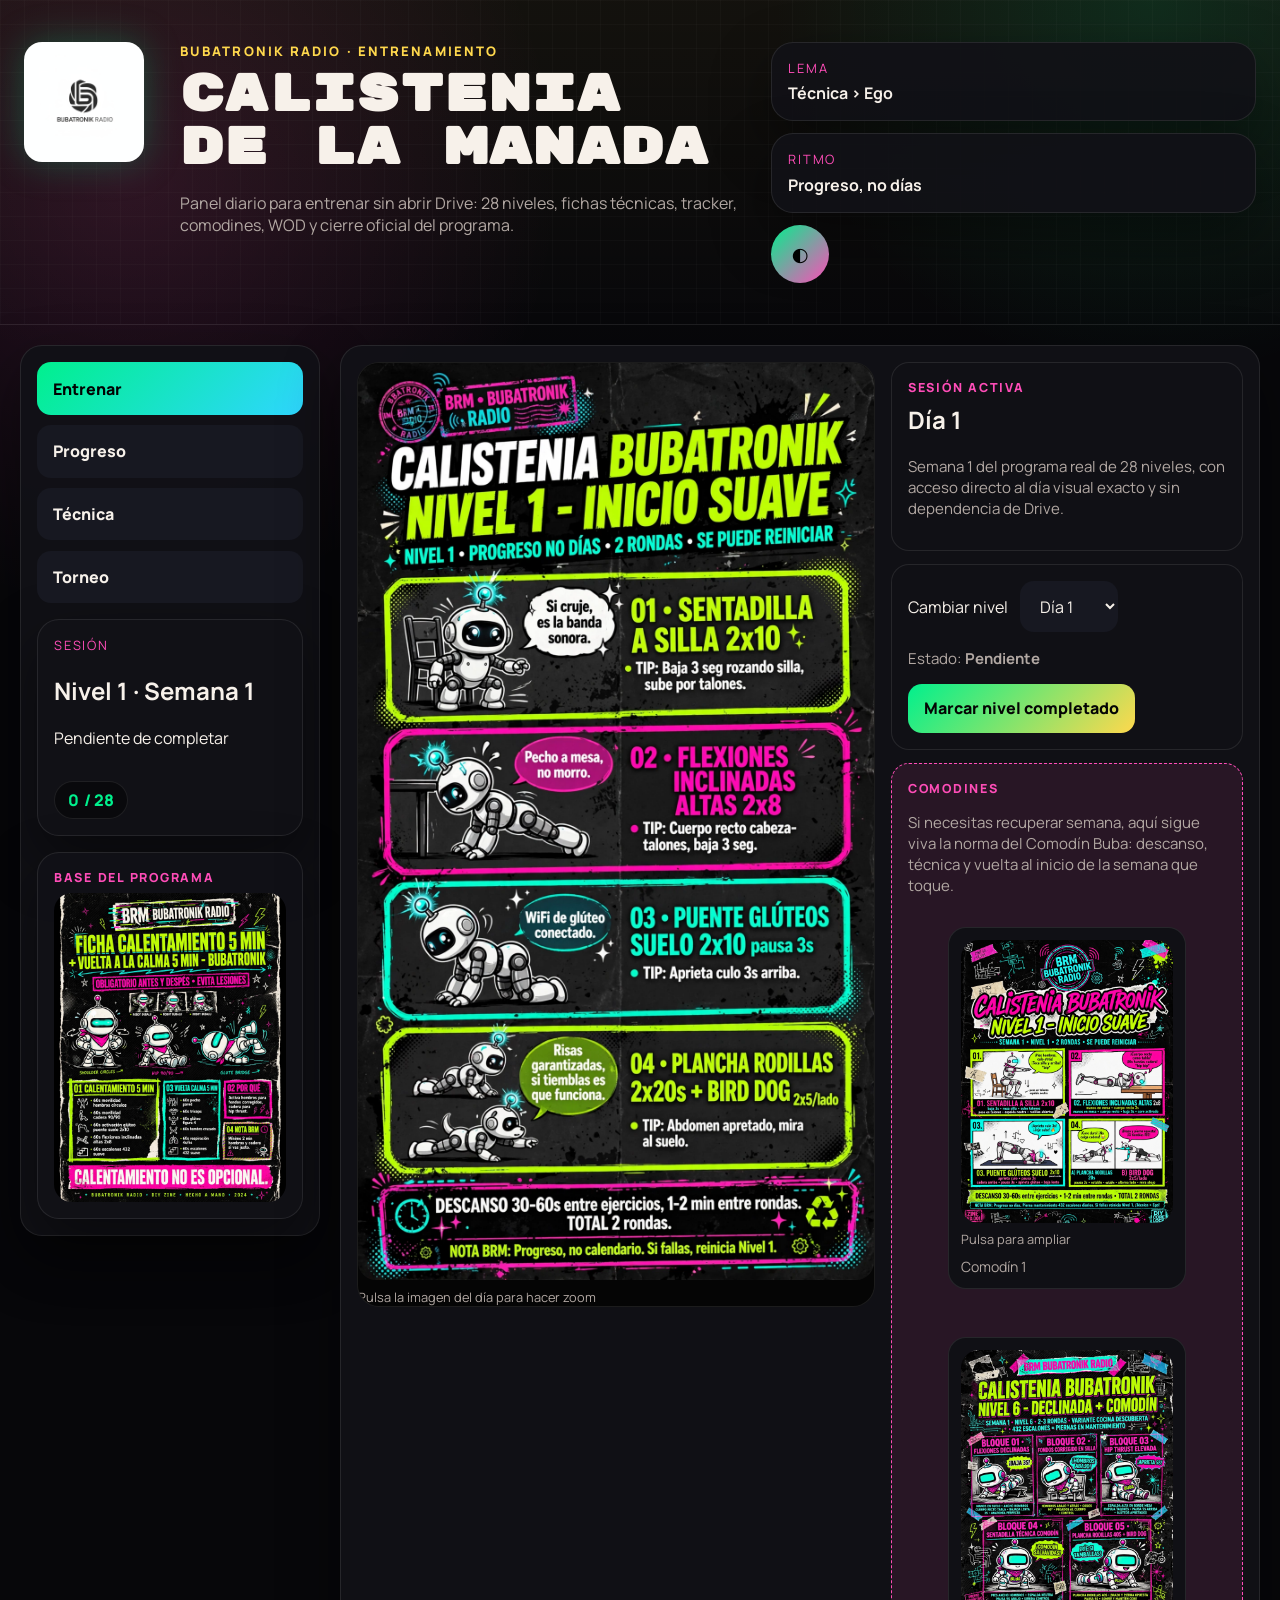
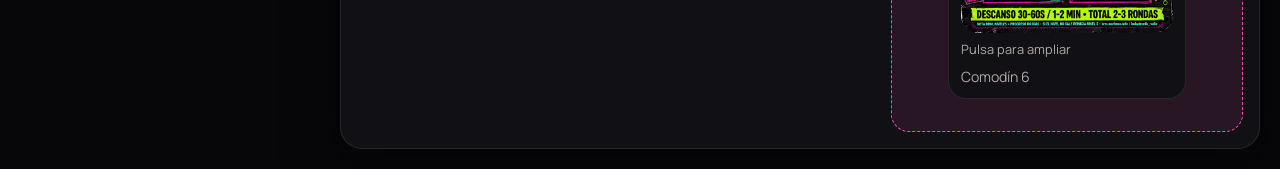
==== commit ab85f945: "Add files via upload" ====
--- a/calistenia/index.html
+++ b/calistenia/index.html
@@ -26,14 +26,8 @@
         </div>
       </div>
       <div class="hero__right">
-        <div class="hero-chip">
-          <span>Lema</span>
-          <strong>Técnica &gt; Ego</strong>
-        </div>
-        <div class="hero-chip">
-          <span>Ritmo</span>
-          <strong>Progreso, no días</strong>
-        </div>
+        <div class="hero-chip"><span>Lema</span><strong>Técnica &gt; Ego</strong></div>
+        <div class="hero-chip"><span>Ritmo</span><strong>Progreso, no días</strong></div>
         <button class="theme-toggle" data-theme-toggle aria-label="Cambiar tema">◐</button>
       </div>
     </div>
@@ -55,7 +49,9 @@
       </section>
       <section class="sidebar-card">
         <p class="kicker">Base del programa</p>
-        <img src="/assets/img/0 - FICHA CALENTAMIENTO 5 MIN + VUELTA A LA CALMA.webp" alt="Calentamiento y vuelta a la calma" width="800" height="800" loading="lazy">
+        <button class="zoomable" data-zoom-src="/assets/img/0 - FICHA CALENTAMIENTO 5 MIN + VUELTA A LA CALMA.webp" data-zoom-alt="Calentamiento y vuelta a la calma">
+          <img src="/assets/img/0 - FICHA CALENTAMIENTO 5 MIN + VUELTA A LA CALMA.webp" alt="Calentamiento y vuelta a la calma" width="800" height="800" loading="lazy">
+        </button>
       </section>
     </aside>
 
@@ -67,6 +63,11 @@
     </section>
   </main>
 
+  <dialog id="zoom-modal" class="zoom-modal">
+    <button class="zoom-modal__close" id="zoom-close" aria-label="Cerrar zoom">✕</button>
+    <img id="zoom-image" src="" alt="" width="1400" height="1400">
+  </dialog>
+
   <script src="./calistenia.js" defer></script>
 </body>
 </html>
--- a/calistenia/calistenia.css
+++ b/calistenia/calistenia.css
@@ -1,73 +1,8 @@
 
-:root, [data-theme="light"] {
-  --bg: #f7efe6;
-  --surface: #fff8f1;
-  --surface-2: #f1e8dc;
-  --panel: #fffaf4;
-  --text: #171210;
-  --muted: #6d5f58;
-  --border: rgba(16, 10, 10, 0.12);
-  --green: #00e38a;
-  --pink: #ff4db8;
-  --yellow: #ffd84d;
-  --blue: #31d7ff;
-  --shadow: 0 20px 50px rgba(20, 10, 10, 0.18);
-}
-[data-theme="dark"] {
-  --bg: #07070a;
-  --surface: #111117;
-  --surface-2: #171821;
-  --panel: #101015;
-  --text: #f7f1ea;
-  --muted: #b2a8a3;
-  --border: rgba(255,255,255,0.09);
-  --green: #00f08d;
-  --pink: #ff4db8;
-  --yellow: #ffd84d;
-  --blue: #2fd6ff;
-  --shadow: 0 24px 60px rgba(0,0,0,0.42);
-}
-*{box-sizing:border-box}
-body{
-  margin:0;
-  min-height:100vh;
-  font-family:'Manrope',system-ui,sans-serif;
-  color:var(--text);
-  background:
-    radial-gradient(circle at 10% 10%, rgba(255,77,184,.14), transparent 22%),
-    radial-gradient(circle at 90% 0%, rgba(0,240,141,.12), transparent 18%),
-    linear-gradient(180deg, rgba(255,216,77,.05), transparent 20%),
-    var(--bg);
-}
-img{display:block;max-width:100%;height:auto;border-radius:18px}
-button,select{font:inherit}
-.skip-link{position:absolute;left:-9999px}
-.skip-link:focus{left:1rem;top:1rem;background:var(--green);color:#000;padding:.75rem 1rem;z-index:99}
-.hero{position:relative;border-bottom:1px solid var(--border);overflow:hidden}
-.hero__overlay{position:absolute;inset:0;background-image:linear-gradient(rgba(255,255,255,.02) 1px,transparent 1px),linear-gradient(90deg,rgba(255,255,255,.02) 1px,transparent 1px);background-size:24px 24px;pointer-events:none}
-.hero__inner{position:relative;max-width:1320px;margin:0 auto;padding:2rem 1.25rem;display:grid;gap:1.25rem}
-.hero__left{display:grid;gap:1rem;align-items:start}
-.logo-wrap{width:120px;filter:drop-shadow(0 0 18px rgba(0,240,141,.25))}
-.eyebrow{margin:0 0 .6rem;font-size:.82rem;font-weight:800;letter-spacing:.16em;text-transform:uppercase;color:var(--yellow)}
-h1{margin:0;font-family:'Rubik Mono One',monospace;font-size:clamp(2rem,4vw,4.4rem);line-height:1.04;text-transform:uppercase}
-.hero__text{max-width:62ch;color:var(--muted)}
-.hero__right{display:grid;gap:.75rem;align-content:start}
-.hero-chip,.sidebar,.panel,.status-panel,.sidebar-card{background:color-mix(in srgb,var(--surface) 94%,transparent);border:1px solid var(--border);box-shadow:var(--shadow);border-radius:22px}
-.hero-chip{padding:1rem}.hero-chip span{display:block;font-size:.8rem;letter-spacing:.14em;text-transform:uppercase;color:var(--pink);margin-bottom:.35rem}
-.theme-toggle{width:58px;height:58px;border:none;border-radius:50%;background:linear-gradient(135deg,var(--green),var(--pink));color:#000;font-weight:800;font-size:1.2rem}
-.layout{max-width:1320px;margin:0 auto;padding:1.25rem;display:grid;gap:1.25rem}
-.sidebar{padding:1rem;align-self:start}
-.tabs{display:grid;gap:.65rem}.tabs__button{text-align:left;padding:.95rem 1rem;border:none;border-radius:14px;background:var(--surface-2);color:var(--text);font-weight:800}
-.tabs__button.active{background:linear-gradient(135deg,var(--green),var(--blue));color:#020202}
-.status-panel{margin-top:1rem;padding:1rem}.status-panel__label{margin:0 0 .35rem;font-size:.8rem;letter-spacing:.14em;text-transform:uppercase;color:var(--pink)}
-.progress-pill{display:inline-flex;gap:.35rem;align-items:center;margin-top:1rem;padding:.45rem .8rem;border-radius:999px;background:#09090c;color:var(--green);font-weight:800;border:1px solid var(--border)}
-[data-theme="light"] .progress-pill{background:#fff}
-.sidebar-card{margin-top:1rem;padding:1rem}.content-stack{display:grid;gap:1.25rem}
-.panel{padding:1rem}.panel-card{background:var(--panel);border:1px solid var(--border);border-radius:18px;padding:1rem}.panel h2,.panel h3{margin-top:0}.kicker{margin:0 0 .4rem;font-size:.78rem;letter-spacing:.14em;text-transform:uppercase;font-weight:800;color:var(--pink)}
-.panel__top{display:grid;gap:1rem}.level-image-wrap{overflow:hidden;border-radius:22px;border:1px solid var(--border);background:#050505}.level-meta{display:grid;gap:.85rem}
-.select-row{display:flex;flex-wrap:wrap;gap:.75rem;align-items:center}.select-row select,.action-button{border:none;border-radius:14px;padding:.85rem 1rem;background:var(--surface-2);color:var(--text)}
-.action-button{font-weight:800;background:linear-gradient(135deg,var(--green),var(--yellow));color:#050505}.mini-note{color:var(--muted);font-size:.94rem}
-.segment-grid{display:grid;grid-template-columns:repeat(auto-fit,minmax(42px,1fr));gap:.45rem;margin-top:1rem}.segment{min-height:42px;display:flex;align-items:center;justify-content:center;border-radius:12px;background:var(--surface-2);border:1px solid var(--border);font-weight:800}.segment.done{background:linear-gradient(135deg,var(--green),var(--blue));color:#000}
-.gallery-grid{display:grid;grid-template-columns:repeat(auto-fit,minmax(180px,1fr));gap:1rem}.gallery-card{background:var(--panel);border:1px solid var(--border);border-radius:18px;padding:.75rem}.gallery-card figcaption{padding-top:.55rem;font-size:.88rem;color:var(--muted)}
-.helper-banner{border:1px dashed var(--pink);border-radius:18px;padding:1rem;background:color-mix(in srgb,var(--pink) 10%,transparent)}
+:root, [data-theme="light"] { --bg:#f7efe6; --surface:#fff8f1; --surface-2:#f1e8dc; --panel:#fffaf4; --text:#171210; --muted:#6d5f58; --border:rgba(16,10,10,.12); --green:#00e38a; --pink:#ff4db8; --yellow:#ffd84d; --blue:#31d7ff; --shadow:0 20px 50px rgba(20,10,10,.18); }
+[data-theme="dark"] { --bg:#07070a; --surface:#111117; --surface-2:#171821; --panel:#101015; --text:#f7f1ea; --muted:#b2a8a3; --border:rgba(255,255,255,.09); --green:#00f08d; --pink:#ff4db8; --yellow:#ffd84d; --blue:#2fd6ff; --shadow:0 24px 60px rgba(0,0,0,.42); }
+*{box-sizing:border-box} body{margin:0;min-height:100vh;font-family:'Manrope',system-ui,sans-serif;color:var(--text);background:radial-gradient(circle at 10% 10%,rgba(255,77,184,.14),transparent 22%),radial-gradient(circle at 90% 0%,rgba(0,240,141,.12),transparent 18%),linear-gradient(180deg,rgba(255,216,77,.05),transparent 20%),var(--bg)} img{display:block;max-width:100%;height:auto;border-radius:18px} button,select{font:inherit} .skip-link{position:absolute;left:-9999px}.skip-link:focus{left:1rem;top:1rem;background:var(--green);color:#000;padding:.75rem 1rem;z-index:99}
+.hero{position:relative;border-bottom:1px solid var(--border);overflow:hidden}.hero__overlay{position:absolute;inset:0;background-image:linear-gradient(rgba(255,255,255,.02) 1px,transparent 1px),linear-gradient(90deg,rgba(255,255,255,.02) 1px,transparent 1px);background-size:24px 24px;pointer-events:none}.hero__inner{position:relative;max-width:1320px;margin:0 auto;padding:2rem 1.25rem;display:grid;gap:1.25rem}.hero__left{display:grid;gap:1rem;align-items:start}.logo-wrap{width:120px;filter:drop-shadow(0 0 18px rgba(0,240,141,.25))}.eyebrow{margin:0 0 .6rem;font-size:.82rem;font-weight:800;letter-spacing:.16em;text-transform:uppercase;color:var(--yellow)}h1{margin:0;font-family:'Rubik Mono One',monospace;font-size:clamp(2rem,4vw,4.4rem);line-height:1.04;text-transform:uppercase}.hero__text{max-width:62ch;color:var(--muted)}.hero__right{display:grid;gap:.75rem;align-content:start}.hero-chip,.sidebar,.panel,.status-panel,.sidebar-card{background:color-mix(in srgb,var(--surface) 94%,transparent);border:1px solid var(--border);box-shadow:var(--shadow);border-radius:22px}.hero-chip{padding:1rem}.hero-chip span{display:block;font-size:.8rem;letter-spacing:.14em;text-transform:uppercase;color:var(--pink);margin-bottom:.35rem}.theme-toggle{width:58px;height:58px;border:none;border-radius:50%;background:linear-gradient(135deg,var(--green),var(--pink));color:#000;font-weight:800;font-size:1.2rem}.layout{max-width:1320px;margin:0 auto;padding:1.25rem;display:grid;gap:1.25rem}.sidebar{padding:1rem;align-self:start}.tabs{display:grid;gap:.65rem}.tabs__button{text-align:left;padding:.95rem 1rem;border:none;border-radius:14px;background:var(--surface-2);color:var(--text);font-weight:800}.tabs__button.active{background:linear-gradient(135deg,var(--green),var(--blue));color:#020202}.status-panel{margin-top:1rem;padding:1rem}.status-panel__label{margin:0 0 .35rem;font-size:.8rem;letter-spacing:.14em;text-transform:uppercase;color:var(--pink)}.progress-pill{display:inline-flex;gap:.35rem;align-items:center;margin-top:1rem;padding:.45rem .8rem;border-radius:999px;background:#09090c;color:var(--green);font-weight:800;border:1px solid var(--border)}[data-theme="light"] .progress-pill{background:#fff}.sidebar-card{margin-top:1rem;padding:1rem}.content-stack{display:grid;gap:1.25rem}.panel{padding:1rem}.panel-card{background:var(--panel);border:1px solid var(--border);border-radius:18px;padding:1rem}.panel h2,.panel h3{margin-top:0}.kicker{margin:0 0 .4rem;font-size:.78rem;letter-spacing:.14em;text-transform:uppercase;font-weight:800;color:var(--pink)}.panel__top{display:grid;gap:1rem}.level-image-wrap{overflow:hidden;border-radius:22px;border:1px solid var(--border);background:#050505}.level-meta{display:grid;gap:.85rem}.select-row{display:flex;flex-wrap:wrap;gap:.75rem;align-items:center}.select-row select,.action-button{border:none;border-radius:14px;padding:.85rem 1rem;background:var(--surface-2);color:var(--text)}.action-button{font-weight:800;background:linear-gradient(135deg,var(--green),var(--yellow));color:#050505}.mini-note{color:var(--muted);font-size:.94rem}.segment-grid{display:grid;grid-template-columns:repeat(auto-fit,minmax(42px,1fr));gap:.45rem;margin-top:1rem}.segment{position:relative;min-height:42px;display:flex;align-items:center;justify-content:center;border-radius:12px;background:var(--surface-2);border:1px solid var(--border);font-weight:800}.segment.done{background:linear-gradient(135deg,var(--green),var(--blue));color:#000}.segment.done::after{content:'✓';position:absolute;right:4px;top:2px;font-size:.72rem}.gallery-grid{display:grid;grid-template-columns:repeat(auto-fit,minmax(180px,1fr));gap:1rem}.gallery-card{background:var(--panel);border:1px solid var(--border);border-radius:18px;padding:.75rem}.gallery-card figcaption{padding-top:.55rem;font-size:.88rem;color:var(--muted)}.helper-banner{border:1px dashed var(--pink);border-radius:18px;padding:1rem;background:color-mix(in srgb,var(--pink) 10%,transparent)}
+.zoomable{display:block;width:100%;padding:0;background:none;border:none;cursor:zoom-in}.zoom-hint{display:block;margin-top:.45rem;font-size:.8rem;color:var(--muted)}
+.zoom-modal{border:none;padding:0;background:rgba(0,0,0,.88);max-width:min(96vw,1400px);width:96vw}.zoom-modal::backdrop{background:rgba(0,0,0,.8)}.zoom-modal img{width:100%;height:auto;border-radius:0}.zoom-modal__close{position:absolute;top:.75rem;right:.75rem;width:44px;height:44px;border:none;border-radius:999px;background:rgba(255,255,255,.15);color:#fff;font-size:1.15rem;cursor:pointer}
 @media (min-width:980px){.hero__inner{grid-template-columns:1.2fr .8fr;align-items:start;padding:2.6rem 1.5rem}.hero__left{grid-template-columns:140px 1fr}.layout{grid-template-columns:300px 1fr;align-items:start}.panel__top{grid-template-columns:1.25fr .85fr;align-items:start}}
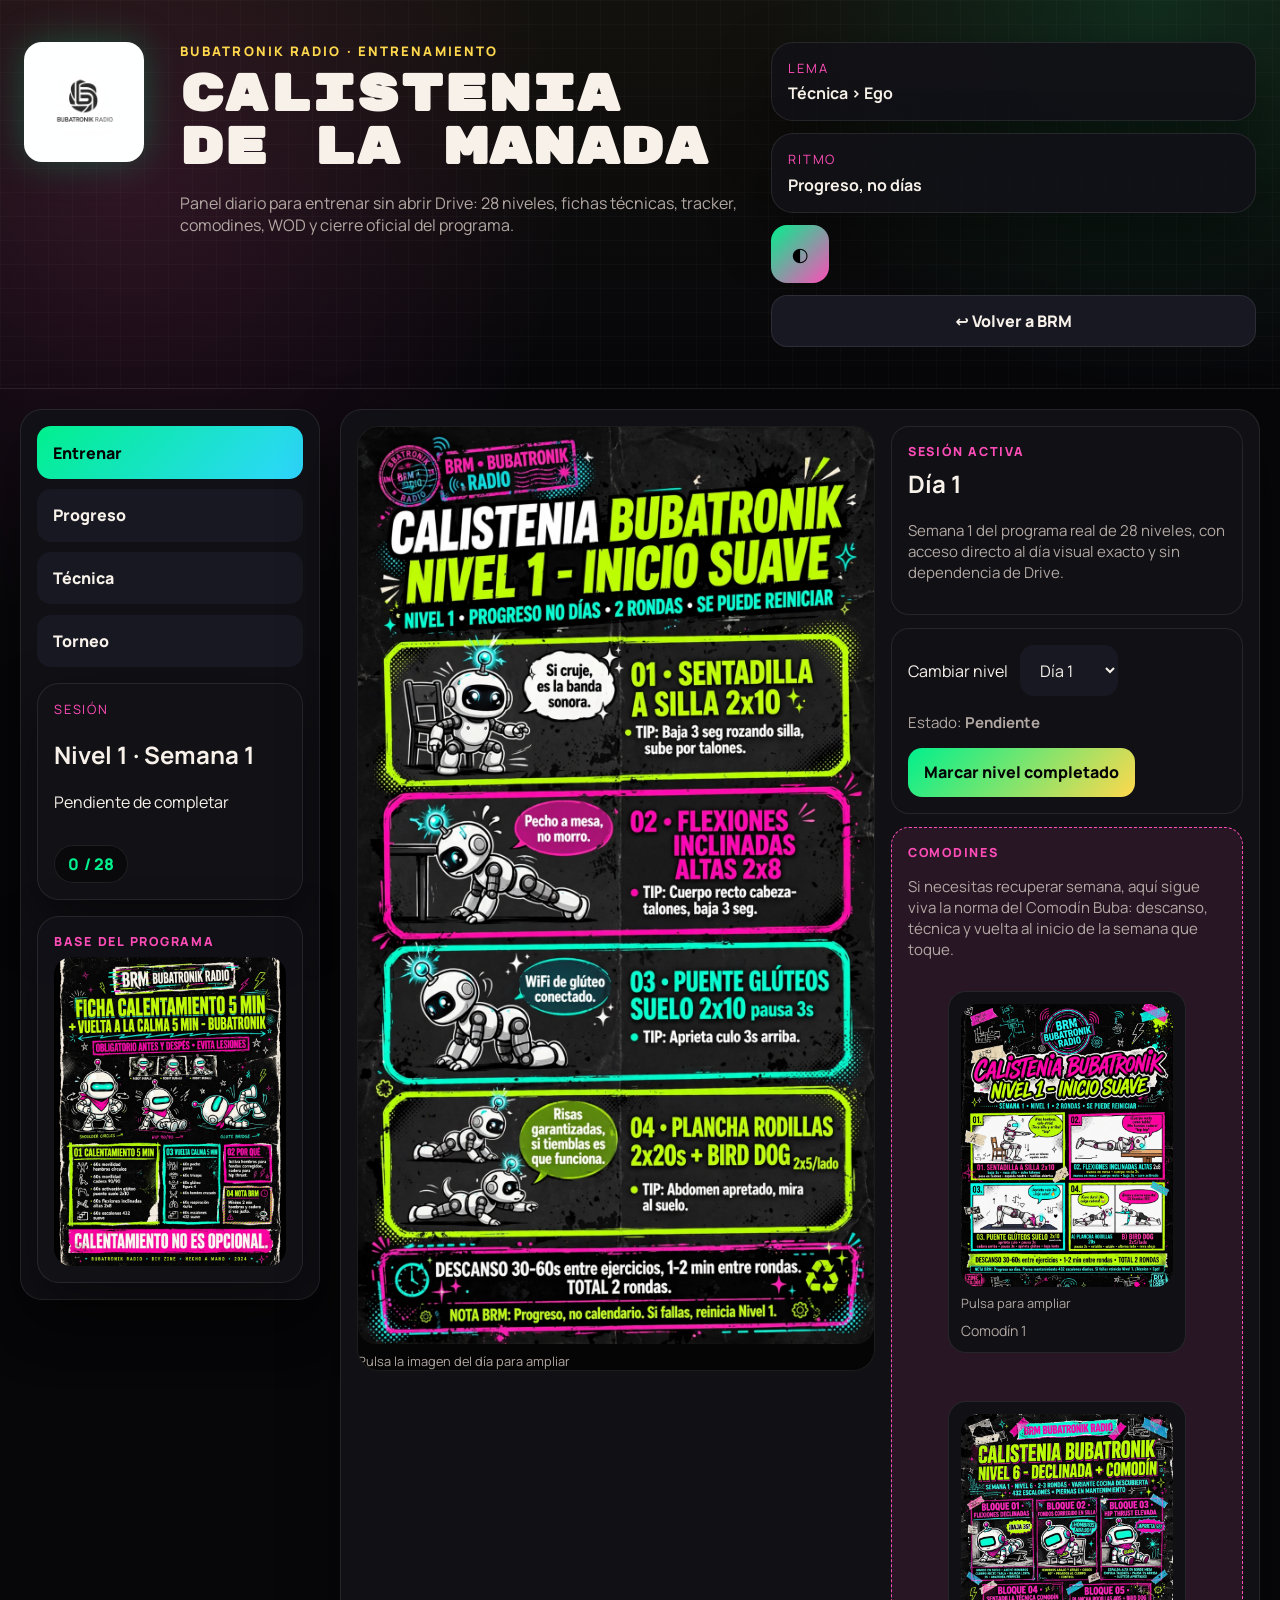
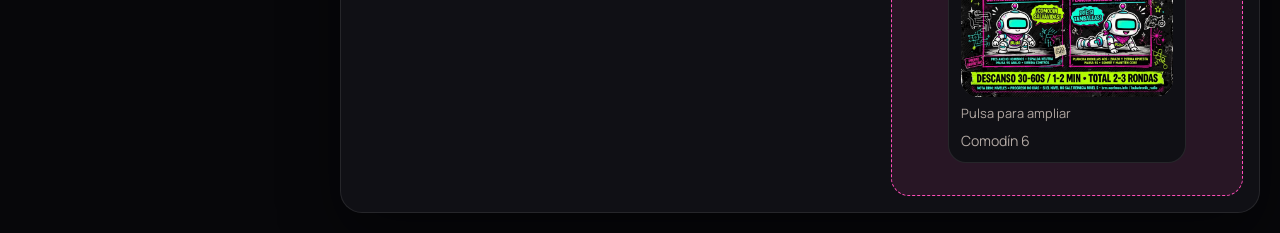
==== commit 52016700: "botón, zoom y corrección." ====
--- a/calistenia/index.html
+++ b/calistenia/index.html
@@ -29,6 +29,7 @@
         <div class="hero-chip"><span>Lema</span><strong>Técnica &gt; Ego</strong></div>
         <div class="hero-chip"><span>Ritmo</span><strong>Progreso, no días</strong></div>
         <button class="theme-toggle" data-theme-toggle aria-label="Cambiar tema">◐</button>
+        <a class="return-link" href="https://brm.worldmos.info" target="_blank" rel="noopener noreferrer">↩ Volver a BRM</a>
       </div>
     </div>
   </header>
@@ -49,7 +50,7 @@
       </section>
       <section class="sidebar-card">
         <p class="kicker">Base del programa</p>
-        <button class="zoomable" data-zoom-src="/assets/img/0 - FICHA CALENTAMIENTO 5 MIN + VUELTA A LA CALMA.webp" data-zoom-alt="Calentamiento y vuelta a la calma">
+        <button class="zoomable" type="button" data-zoom-src="/assets/img/0 - FICHA CALENTAMIENTO 5 MIN + VUELTA A LA CALMA.webp" data-zoom-alt="Calentamiento y vuelta a la calma">
           <img src="/assets/img/0 - FICHA CALENTAMIENTO 5 MIN + VUELTA A LA CALMA.webp" alt="Calentamiento y vuelta a la calma" width="800" height="800" loading="lazy">
         </button>
       </section>
@@ -64,8 +65,10 @@
   </main>
 
   <dialog id="zoom-modal" class="zoom-modal">
-    <button class="zoom-modal__close" id="zoom-close" aria-label="Cerrar zoom">✕</button>
-    <img id="zoom-image" src="" alt="" width="1400" height="1400">
+    <div class="zoom-modal__wrap">
+      <button class="zoom-modal__close" id="zoom-close" aria-label="Cerrar zoom">✕</button>
+      <img id="zoom-image" src="" alt="" width="1400" height="1400">
+    </div>
   </dialog>
 
   <script src="./calistenia.js" defer></script>
--- a/calistenia/calistenia.css
+++ b/calistenia/calistenia.css
@@ -1,8 +1,8 @@
 
 :root, [data-theme="light"] { --bg:#f7efe6; --surface:#fff8f1; --surface-2:#f1e8dc; --panel:#fffaf4; --text:#171210; --muted:#6d5f58; --border:rgba(16,10,10,.12); --green:#00e38a; --pink:#ff4db8; --yellow:#ffd84d; --blue:#31d7ff; --shadow:0 20px 50px rgba(20,10,10,.18); }
 [data-theme="dark"] { --bg:#07070a; --surface:#111117; --surface-2:#171821; --panel:#101015; --text:#f7f1ea; --muted:#b2a8a3; --border:rgba(255,255,255,.09); --green:#00f08d; --pink:#ff4db8; --yellow:#ffd84d; --blue:#2fd6ff; --shadow:0 24px 60px rgba(0,0,0,.42); }
-*{box-sizing:border-box} body{margin:0;min-height:100vh;font-family:'Manrope',system-ui,sans-serif;color:var(--text);background:radial-gradient(circle at 10% 10%,rgba(255,77,184,.14),transparent 22%),radial-gradient(circle at 90% 0%,rgba(0,240,141,.12),transparent 18%),linear-gradient(180deg,rgba(255,216,77,.05),transparent 20%),var(--bg)} img{display:block;max-width:100%;height:auto;border-radius:18px} button,select{font:inherit} .skip-link{position:absolute;left:-9999px}.skip-link:focus{left:1rem;top:1rem;background:var(--green);color:#000;padding:.75rem 1rem;z-index:99}
-.hero{position:relative;border-bottom:1px solid var(--border);overflow:hidden}.hero__overlay{position:absolute;inset:0;background-image:linear-gradient(rgba(255,255,255,.02) 1px,transparent 1px),linear-gradient(90deg,rgba(255,255,255,.02) 1px,transparent 1px);background-size:24px 24px;pointer-events:none}.hero__inner{position:relative;max-width:1320px;margin:0 auto;padding:2rem 1.25rem;display:grid;gap:1.25rem}.hero__left{display:grid;gap:1rem;align-items:start}.logo-wrap{width:120px;filter:drop-shadow(0 0 18px rgba(0,240,141,.25))}.eyebrow{margin:0 0 .6rem;font-size:.82rem;font-weight:800;letter-spacing:.16em;text-transform:uppercase;color:var(--yellow)}h1{margin:0;font-family:'Rubik Mono One',monospace;font-size:clamp(2rem,4vw,4.4rem);line-height:1.04;text-transform:uppercase}.hero__text{max-width:62ch;color:var(--muted)}.hero__right{display:grid;gap:.75rem;align-content:start}.hero-chip,.sidebar,.panel,.status-panel,.sidebar-card{background:color-mix(in srgb,var(--surface) 94%,transparent);border:1px solid var(--border);box-shadow:var(--shadow);border-radius:22px}.hero-chip{padding:1rem}.hero-chip span{display:block;font-size:.8rem;letter-spacing:.14em;text-transform:uppercase;color:var(--pink);margin-bottom:.35rem}.theme-toggle{width:58px;height:58px;border:none;border-radius:50%;background:linear-gradient(135deg,var(--green),var(--pink));color:#000;font-weight:800;font-size:1.2rem}.layout{max-width:1320px;margin:0 auto;padding:1.25rem;display:grid;gap:1.25rem}.sidebar{padding:1rem;align-self:start}.tabs{display:grid;gap:.65rem}.tabs__button{text-align:left;padding:.95rem 1rem;border:none;border-radius:14px;background:var(--surface-2);color:var(--text);font-weight:800}.tabs__button.active{background:linear-gradient(135deg,var(--green),var(--blue));color:#020202}.status-panel{margin-top:1rem;padding:1rem}.status-panel__label{margin:0 0 .35rem;font-size:.8rem;letter-spacing:.14em;text-transform:uppercase;color:var(--pink)}.progress-pill{display:inline-flex;gap:.35rem;align-items:center;margin-top:1rem;padding:.45rem .8rem;border-radius:999px;background:#09090c;color:var(--green);font-weight:800;border:1px solid var(--border)}[data-theme="light"] .progress-pill{background:#fff}.sidebar-card{margin-top:1rem;padding:1rem}.content-stack{display:grid;gap:1.25rem}.panel{padding:1rem}.panel-card{background:var(--panel);border:1px solid var(--border);border-radius:18px;padding:1rem}.panel h2,.panel h3{margin-top:0}.kicker{margin:0 0 .4rem;font-size:.78rem;letter-spacing:.14em;text-transform:uppercase;font-weight:800;color:var(--pink)}.panel__top{display:grid;gap:1rem}.level-image-wrap{overflow:hidden;border-radius:22px;border:1px solid var(--border);background:#050505}.level-meta{display:grid;gap:.85rem}.select-row{display:flex;flex-wrap:wrap;gap:.75rem;align-items:center}.select-row select,.action-button{border:none;border-radius:14px;padding:.85rem 1rem;background:var(--surface-2);color:var(--text)}.action-button{font-weight:800;background:linear-gradient(135deg,var(--green),var(--yellow));color:#050505}.mini-note{color:var(--muted);font-size:.94rem}.segment-grid{display:grid;grid-template-columns:repeat(auto-fit,minmax(42px,1fr));gap:.45rem;margin-top:1rem}.segment{position:relative;min-height:42px;display:flex;align-items:center;justify-content:center;border-radius:12px;background:var(--surface-2);border:1px solid var(--border);font-weight:800}.segment.done{background:linear-gradient(135deg,var(--green),var(--blue));color:#000}.segment.done::after{content:'✓';position:absolute;right:4px;top:2px;font-size:.72rem}.gallery-grid{display:grid;grid-template-columns:repeat(auto-fit,minmax(180px,1fr));gap:1rem}.gallery-card{background:var(--panel);border:1px solid var(--border);border-radius:18px;padding:.75rem}.gallery-card figcaption{padding-top:.55rem;font-size:.88rem;color:var(--muted)}.helper-banner{border:1px dashed var(--pink);border-radius:18px;padding:1rem;background:color-mix(in srgb,var(--pink) 10%,transparent)}
-.zoomable{display:block;width:100%;padding:0;background:none;border:none;cursor:zoom-in}.zoom-hint{display:block;margin-top:.45rem;font-size:.8rem;color:var(--muted)}
-.zoom-modal{border:none;padding:0;background:rgba(0,0,0,.88);max-width:min(96vw,1400px);width:96vw}.zoom-modal::backdrop{background:rgba(0,0,0,.8)}.zoom-modal img{width:100%;height:auto;border-radius:0}.zoom-modal__close{position:absolute;top:.75rem;right:.75rem;width:44px;height:44px;border:none;border-radius:999px;background:rgba(255,255,255,.15);color:#fff;font-size:1.15rem;cursor:pointer}
+*{box-sizing:border-box} body{margin:0;min-height:100vh;font-family:'Manrope',system-ui,sans-serif;color:var(--text);background:radial-gradient(circle at 10% 10%,rgba(255,77,184,.14),transparent 22%),radial-gradient(circle at 90% 0%,rgba(0,240,141,.12),transparent 18%),linear-gradient(180deg,rgba(255,216,77,.05),transparent 20%),var(--bg)} img{display:block;max-width:100%;height:auto;border-radius:18px} button,select{font:inherit} a{text-decoration:none}.skip-link{position:absolute;left:-9999px}.skip-link:focus{left:1rem;top:1rem;background:var(--green);color:#000;padding:.75rem 1rem;z-index:99}
+.hero{position:relative;border-bottom:1px solid var(--border);overflow:hidden}.hero__overlay{position:absolute;inset:0;background-image:linear-gradient(rgba(255,255,255,.02) 1px,transparent 1px),linear-gradient(90deg,rgba(255,255,255,.02) 1px,transparent 1px);background-size:24px 24px;pointer-events:none}.hero__inner{position:relative;max-width:1320px;margin:0 auto;padding:2rem 1.25rem;display:grid;gap:1.25rem}.hero__left{display:grid;gap:1rem;align-items:start}.logo-wrap{width:120px;filter:drop-shadow(0 0 18px rgba(0,240,141,.25))}.eyebrow{margin:0 0 .6rem;font-size:.82rem;font-weight:800;letter-spacing:.16em;text-transform:uppercase;color:var(--yellow)}h1{margin:0;font-family:'Rubik Mono One',monospace;font-size:clamp(2rem,4vw,4.4rem);line-height:1.04;text-transform:uppercase}.hero__text{max-width:62ch;color:var(--muted)}.hero__right{display:grid;gap:.75rem;align-content:start}.hero-chip,.sidebar,.panel,.status-panel,.sidebar-card{background:color-mix(in srgb,var(--surface) 94%,transparent);border:1px solid var(--border);box-shadow:var(--shadow);border-radius:22px}.hero-chip{padding:1rem}.hero-chip span{display:block;font-size:.8rem;letter-spacing:.14em;text-transform:uppercase;color:var(--pink);margin-bottom:.35rem}.theme-toggle,.return-link{display:flex;align-items:center;justify-content:center;min-height:52px;border:none;border-radius:16px;font-weight:800}.theme-toggle{width:58px;height:58px;background:linear-gradient(135deg,var(--green),var(--pink));color:#000;font-size:1.2rem}.return-link{padding:.85rem 1rem;background:var(--surface-2);color:var(--text);border:1px solid var(--border)}.return-link:hover{background:linear-gradient(135deg,var(--green),var(--blue));color:#000}.layout{max-width:1320px;margin:0 auto;padding:1.25rem;display:grid;gap:1.25rem}.sidebar{padding:1rem;align-self:start}.tabs{display:grid;gap:.65rem}.tabs__button{text-align:left;padding:.95rem 1rem;border:none;border-radius:14px;background:var(--surface-2);color:var(--text);font-weight:800}.tabs__button.active{background:linear-gradient(135deg,var(--green),var(--blue));color:#020202}.status-panel{margin-top:1rem;padding:1rem}.status-panel__label{margin:0 0 .35rem;font-size:.8rem;letter-spacing:.14em;text-transform:uppercase;color:var(--pink)}.progress-pill{display:inline-flex;gap:.35rem;align-items:center;margin-top:1rem;padding:.45rem .8rem;border-radius:999px;background:#09090c;color:var(--green);font-weight:800;border:1px solid var(--border)}[data-theme="light"] .progress-pill{background:#fff}.sidebar-card{margin-top:1rem;padding:1rem}.content-stack{display:grid;gap:1.25rem}.panel{padding:1rem}.panel-card{background:var(--panel);border:1px solid var(--border);border-radius:18px;padding:1rem}.panel h2,.panel h3{margin-top:0}.kicker{margin:0 0 .4rem;font-size:.78rem;letter-spacing:.14em;text-transform:uppercase;font-weight:800;color:var(--pink)}.panel__top{display:grid;gap:1rem}.level-image-wrap{overflow:hidden;border-radius:22px;border:1px solid var(--border);background:#050505}.level-meta{display:grid;gap:.85rem}.select-row{display:flex;flex-wrap:wrap;gap:.75rem;align-items:center}.select-row select,.action-button{border:none;border-radius:14px;padding:.85rem 1rem;background:var(--surface-2);color:var(--text)}.action-button{font-weight:800;background:linear-gradient(135deg,var(--green),var(--yellow));color:#050505}.mini-note{color:var(--muted);font-size:.94rem}.segment-grid{display:grid;grid-template-columns:repeat(auto-fit,minmax(42px,1fr));gap:.45rem;margin-top:1rem}.segment{min-height:42px;display:flex;align-items:center;justify-content:center;border-radius:12px;background:var(--surface-2);border:1px solid var(--border);font-weight:800}.segment.done{background:linear-gradient(135deg,var(--green),var(--blue));color:#000}.gallery-grid{display:grid;grid-template-columns:repeat(auto-fit,minmax(220px,1fr));gap:1rem}.gallery-card{background:var(--panel);border:1px solid var(--border);border-radius:18px;padding:.75rem}.gallery-card figcaption{padding-top:.55rem;font-size:.88rem;color:var(--muted);line-height:1.35}.helper-banner{border:1px dashed var(--pink);border-radius:18px;padding:1rem;background:color-mix(in srgb,var(--pink) 10%,transparent)}
+.zoomable{display:block;width:100%;padding:0;background:none;border:none;cursor:zoom-in}.zoomable img{width:100%}.zoom-hint{display:block;margin-top:.45rem;font-size:.8rem;color:var(--muted)}
+.zoom-modal{border:none;padding:0;background:transparent;width:min(96vw,1500px);max-width:96vw}.zoom-modal::backdrop{background:rgba(0,0,0,.86)}.zoom-modal__wrap{position:relative;padding:1rem;background:rgba(10,10,12,.96);border:1px solid rgba(255,255,255,.09);border-radius:22px}.zoom-modal img{width:100%;max-height:86vh;object-fit:contain;border-radius:14px}.zoom-modal__close{position:absolute;top:1rem;right:1rem;width:46px;height:46px;border:none;border-radius:999px;background:rgba(255,255,255,.15);color:#fff;font-size:1.15rem;cursor:pointer;z-index:2}
 @media (min-width:980px){.hero__inner{grid-template-columns:1.2fr .8fr;align-items:start;padding:2.6rem 1.5rem}.hero__left{grid-template-columns:140px 1fr}.layout{grid-template-columns:300px 1fr;align-items:start}.panel__top{grid-template-columns:1.25fr .85fr;align-items:start}}
